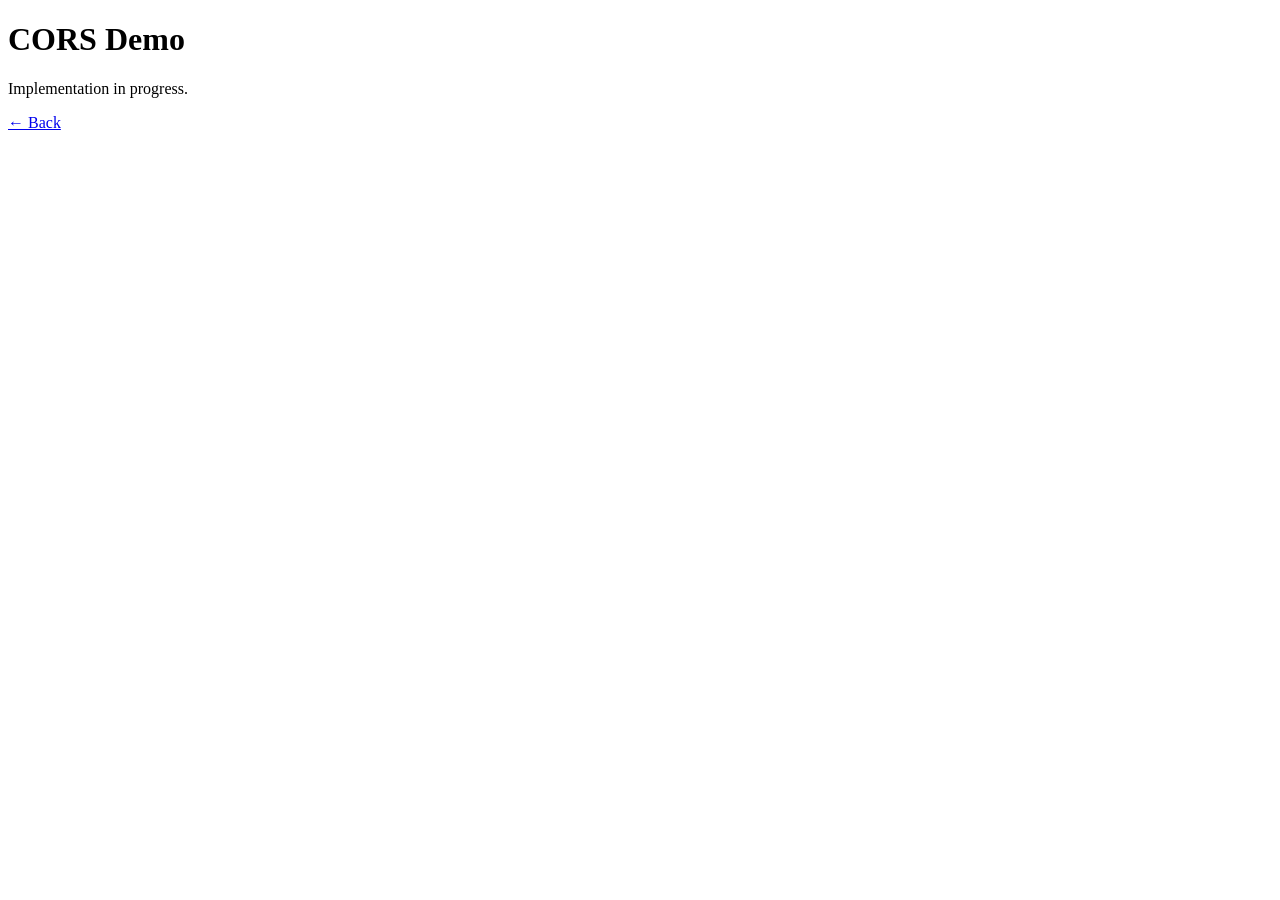
==== frontend/templates/cors_demo.html @ b35b095a "feat: add frontend server and landing page with placeholders for demo routes" ====
<!DOCTYPE html>
<html lang="en">
<head>
  <meta charset="UTF-8">
  <title>CORS Demo</title>
</head>
<body>
  <h1>CORS Demo</h1>
  <p>Implementation in progress.</p>
  <a href="/">← Back</a>
</body>
</html>
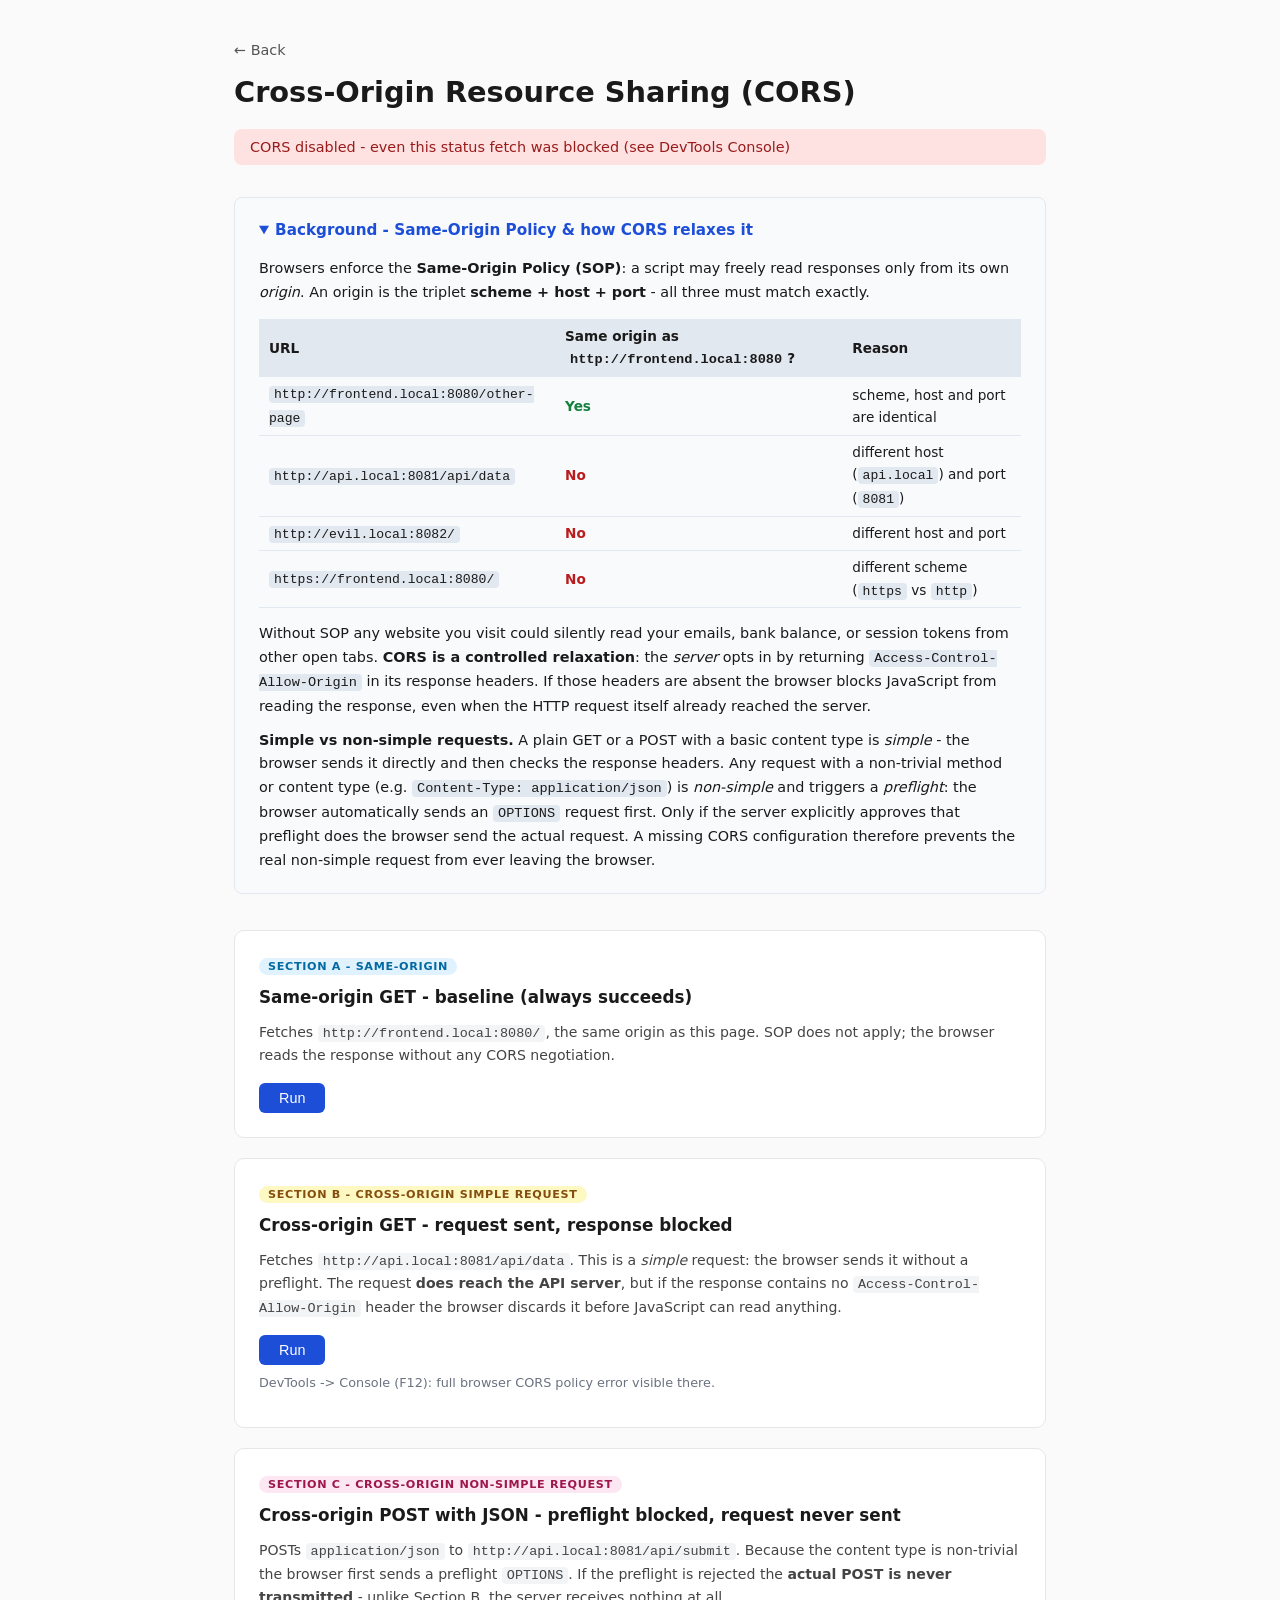
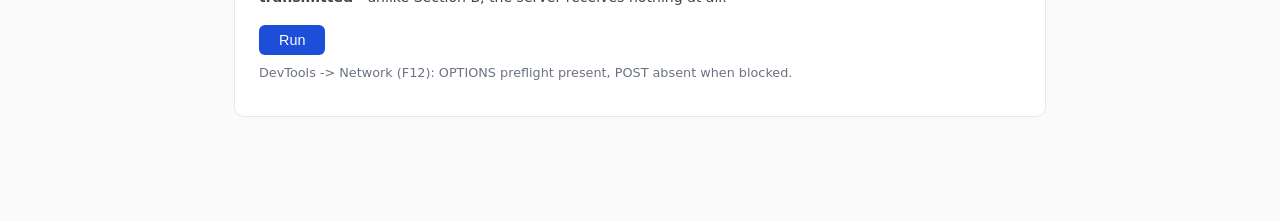
==== commit e7bf3ff2: "feat: add interactive CORS demo page" ====
--- a/frontend/templates/cors_demo.html
+++ b/frontend/templates/cors_demo.html
@@ -2,11 +2,380 @@
 <html lang="en">
 <head>
   <meta charset="UTF-8">
+  <meta name="viewport" content="width=device-width, initial-scale=1.0">
   <title>CORS Demo</title>
+  <style>
+    *, *::before, *::after { box-sizing: border-box; }
+
+    body {
+      font-family: system-ui, -apple-system, sans-serif;
+      max-width: 860px;
+      margin: 40px auto;
+      padding: 0 24px 60px;
+      color: #1a1a1a;
+      background: #fafafa;
+    }
+
+    a.back { color: #555; text-decoration: none; font-size: .9rem; }
+    a.back:hover { color: #1a1a1a; }
+
+    h1 { font-size: 1.8rem; margin: 16px 0 4px; }
+    h2 { font-size: 1.05rem; margin: 0 0 10px; }
+
+    .banner {
+      display: flex;
+      align-items: center;
+      gap: 10px;
+      padding: 10px 16px;
+      border-radius: 8px;
+      font-size: .9rem;
+      font-weight: 500;
+      margin: 20px 0 32px;
+    }
+    .banner.unknown   { background: #f3f4f6; color: #555; }
+    .banner.disabled  { background: #fee2e2; color: #991b1b; }
+    .banner.enabled   { background: #dcfce7; color: #166534; }
+    .banner.misconfig { background: #fef3c7; color: #92400e; }
+
+    details.explainer {
+      background: #f8fafc;
+      border: 1px solid #e2e8f0;
+      border-radius: 8px;
+      padding: 4px 24px 20px;
+      margin-bottom: 36px;
+      font-size: .9rem;
+      line-height: 1.65;
+    }
+    details.explainer summary {
+      cursor: pointer;
+      font-weight: 600;
+      font-size: .95rem;
+      color: #1d4ed8;
+      padding: 16px 0 4px;
+      user-select: none;
+    }
+    details.explainer p { margin: 10px 0 0; }
+    details.explainer code {
+      background: #e2e8f0;
+      padding: 1px 5px;
+      border-radius: 4px;
+      font-size: .85rem;
+    }
+
+    .origin-table {
+      width: 100%;
+      border-collapse: collapse;
+      margin: 14px 0;
+      font-size: .85rem;
+    }
+    .origin-table th {
+      text-align: left;
+      padding: 6px 10px;
+      background: #e2e8f0;
+    }
+    .origin-table td { padding: 5px 10px; border-bottom: 1px solid #e2e8f0; }
+    .origin-table td code { font-size: .82rem; }
+    .same { color: #15803d; font-weight: 600; }
+    .diff { color: #b91c1c; font-weight: 600; }
+
+    .demo-card {
+      background: #fff;
+      border: 1px solid #e5e7eb;
+      border-radius: 10px;
+      padding: 24px;
+      margin-bottom: 20px;
+    }
+
+    .badge {
+      display: inline-block;
+      font-size: .7rem;
+      font-weight: 700;
+      letter-spacing: .06em;
+      text-transform: uppercase;
+      padding: 2px 9px;
+      border-radius: 999px;
+      margin-bottom: 12px;
+    }
+    .badge-a { background: #e0f2fe; color: #0369a1; }
+    .badge-b { background: #fef9c3; color: #854d0e; }
+    .badge-c { background: #fce7f3; color: #9d174d; }
+
+    .meta {
+      font-size: .88rem;
+      color: #444;
+      margin-bottom: 16px;
+      line-height: 1.6;
+    }
+    .meta code {
+      background: #f3f4f6;
+      padding: 1px 5px;
+      border-radius: 4px;
+      font-size: .84rem;
+    }
+
+    button {
+      padding: 7px 20px;
+      font-size: .9rem;
+      border: none;
+      border-radius: 6px;
+      background: #1d4ed8;
+      color: #fff;
+      cursor: pointer;
+      transition: background .15s;
+    }
+    button:hover { background: #1e40af; }
+    button:disabled { background: #93c5fd; cursor: default; }
+
+    .result {
+      display: none;
+      margin-top: 14px;
+      background: #f8fafc;
+      border: 1px solid #e2e8f0;
+      border-left: 4px solid #cbd5e1;
+      border-radius: 0 6px 6px 0;
+      padding: 14px 16px;
+      font-family: 'Menlo', 'Consolas', monospace;
+      font-size: .82rem;
+      line-height: 1.7;
+      white-space: pre-wrap;
+      word-break: break-all;
+    }
+    .result.visible { display: block; }
+    .result.success { border-left-color: #22c55e; }
+    .result.error   { border-left-color: #ef4444; }
+
+    .hint {
+      font-size: .8rem;
+      color: #6b7280;
+      margin-top: 10px;
+    }
+  </style>
 </head>
 <body>
-  <h1>CORS Demo</h1>
-  <p>Implementation in progress.</p>
-  <a href="/">← Back</a>
+
+  <a class="back" href="/">&#8592; Back</a>
+  <h1>Cross-Origin Resource Sharing (CORS)</h1>
+
+  <div id="banner" class="banner unknown">Checking API CORS mode...</div>
+
+  <details class="explainer" open>
+    <summary>Background - Same-Origin Policy &amp; how CORS relaxes it</summary>
+
+    <p>
+      Browsers enforce the <strong>Same-Origin Policy (SOP)</strong>: a script may freely
+      read responses only from its own <em>origin</em>. An origin is the triplet
+      <strong>scheme + host + port</strong> - all three must match exactly.
+    </p>
+
+    <table class="origin-table">
+      <tr>
+        <th>URL</th>
+        <th>Same origin as <code>http://frontend.local:8080</code>?</th>
+        <th>Reason</th>
+      </tr>
+      <tr>
+        <td><code>http://frontend.local:8080/other-page</code></td>
+        <td class="same">Yes</td>
+        <td>scheme, host and port are identical</td>
+      </tr>
+      <tr>
+        <td><code>http://api.local:8081/api/data</code></td>
+        <td class="diff">No</td>
+        <td>different host (<code>api.local</code>) and port (<code>8081</code>)</td>
+      </tr>
+      <tr>
+        <td><code>http://evil.local:8082/</code></td>
+        <td class="diff">No</td>
+        <td>different host and port</td>
+      </tr>
+      <tr>
+        <td><code>https://frontend.local:8080/</code></td>
+        <td class="diff">No</td>
+        <td>different scheme (<code>https</code> vs <code>http</code>)</td>
+      </tr>
+    </table>
+
+    <p>
+      Without SOP any website you visit could silently read your emails, bank balance,
+      or session tokens from other open tabs. <strong>CORS is a controlled relaxation</strong>:
+      the <em>server</em> opts in by returning <code>Access-Control-Allow-Origin</code>
+      in its response headers. If those headers are absent the browser blocks JavaScript
+      from reading the response, even when the HTTP request itself already reached
+      the server.
+    </p>
+
+    <p>
+      <strong>Simple vs non-simple requests.</strong>
+      A plain GET or a POST with a basic content type is <em>simple</em> - the browser
+      sends it directly and then checks the response headers. Any request with a
+      non-trivial method or content type (e.g. <code>Content-Type: application/json</code>)
+      is <em>non-simple</em> and triggers a <em>preflight</em>: the browser automatically
+      sends an <code>OPTIONS</code> request first. Only if the server explicitly approves
+      that preflight does the browser send the actual request. A missing CORS configuration
+      therefore prevents the real non-simple request from ever leaving the browser.
+    </p>
+  </details>
+
+  <!-- Section A -->
+  <div class="demo-card">
+    <span class="badge badge-a">Section A - Same-origin</span>
+    <h2>Same-origin GET - baseline (always succeeds)</h2>
+    <p class="meta">
+      Fetches <code>http://frontend.local:8080/</code>, the same origin as this page.
+      SOP does not apply; the browser reads the response without any CORS negotiation.
+    </p>
+    <button onclick="runA(this)">Run</button>
+    <pre id="result-a" class="result"></pre>
+  </div>
+
+  <!-- Section B -->
+  <div class="demo-card">
+    <span class="badge badge-b">Section B - Cross-origin simple request</span>
+    <h2>Cross-origin GET - request sent, response blocked</h2>
+    <p class="meta">
+      Fetches <code>http://api.local:8081/api/data</code>. This is a <em>simple</em>
+      request: the browser sends it without a preflight. The request
+      <strong>does reach the API server</strong>, but if the response contains no
+      <code>Access-Control-Allow-Origin</code> header the browser discards it before
+      JavaScript can read anything.
+    </p>
+    <button onclick="runB(this)">Run</button>
+    <pre id="result-b" class="result"></pre>
+    <p class="hint">DevTools -&gt; Console (F12): full browser CORS policy error visible there.</p>
+  </div>
+
+  <!-- Section C -->
+  <div class="demo-card">
+    <span class="badge badge-c">Section C - Cross-origin non-simple request</span>
+    <h2>Cross-origin POST with JSON - preflight blocked, request never sent</h2>
+    <p class="meta">
+      POSTs <code>application/json</code> to <code>http://api.local:8081/api/submit</code>.
+      Because the content type is non-trivial the browser first sends a preflight
+      <code>OPTIONS</code>. If the preflight is rejected the
+      <strong>actual POST is never transmitted</strong> - unlike Section B, the server
+      receives nothing at all.
+    </p>
+    <button onclick="runC(this)">Run</button>
+    <pre id="result-c" class="result"></pre>
+    <p class="hint">DevTools -&gt; Network (F12): OPTIONS preflight present, POST absent when blocked.</p>
+  </div>
+
+  <script>
+    const API  = 'http://api.local:8081';
+    const SELF = 'http://frontend.local:8080';
+
+    // CORS mode banner
+    (async () => {
+      const el = document.getElementById('banner');
+      try {
+        const { cors } = await fetch(`${API}/api/cors-config`).then(r => r.json());
+        const states = {
+          disabled:  ['disabled',  'CORS disabled - cross-origin requests will be blocked by the browser'],
+          enabled:   ['enabled',   'CORS enabled - api.local accepts requests from frontend.local'],
+          misconfig: ['misconfig', 'CORS misconfigured - api.local reflects any origin (attack demo mode)'],
+        };
+        const [cls, text] = states[cors] ?? ['unknown', `cors: ${cors}`];
+        el.className = `banner ${cls}`;
+        el.textContent = text;
+      } catch {
+        // The cors-config fetch is itself cross-origin, so it will be blocked
+        // when CORS is disabled - a live demonstration of SOP in action.
+        el.className = 'banner disabled';
+        el.textContent = 'CORS disabled - even this status fetch was blocked (see DevTools Console)';
+      }
+    })();
+
+    // Shared display helper
+    function show(id, success, text) {
+      const el = document.getElementById(id);
+      el.className = `result visible ${success ? 'success' : 'error'}`;
+      el.textContent = text;
+    }
+
+    // Section A
+    async function runA(btn) {
+      btn.disabled = true;
+      try {
+        const r = await fetch(`${SELF}/`);
+        show('result-a', true,
+          '[OK]\n' +
+          `  URL    : ${SELF}/\n` +
+          `  Method : GET\n` +
+          `  Status : ${r.status} ${r.statusText}\n` +
+          '  SOP    : not involved - same-origin requests bypass the policy entirely'
+        );
+      } catch (e) {
+        show('result-a', false, `[ERROR] Unexpected error\n  ${e.message}`);
+      } finally {
+        btn.disabled = false;
+      }
+    }
+
+    // Section B
+    async function runB(btn) {
+      btn.disabled = true;
+      const url = `${API}/api/data`;
+      try {
+        const r    = await fetch(url);
+        const body = await r.json();
+        show('result-b', true,
+          '[OK] CORS is enabled\n' +
+          `  URL    : ${url}\n` +
+          `  Status : ${r.status} ${r.statusText}\n` +
+          `  Body   : ${JSON.stringify(body, null, 2)}`
+        );
+      } catch (e) {
+        show('result-b', false,
+          '[BLOCKED] SOP enforcement\n' +
+          `  URL      : ${url}\n` +
+          '  Method   : GET  (simple request, sent without preflight)\n' +
+          `  JS error : ${e.message}\n\n` +
+          '  The GET request did reach the API server.\n' +
+          '  The server replied, but the response contained no\n' +
+          '  Access-Control-Allow-Origin header. The browser\n' +
+          '  discarded the response before JavaScript could read it.\n\n' +
+          '  Full CORS error message: DevTools Console'
+        );
+      } finally {
+        btn.disabled = false;
+      }
+    }
+
+    // Section C
+    async function runC(btn) {
+      btn.disabled = true;
+      const url = `${API}/api/submit`;
+      try {
+        const r    = await fetch(url, {
+          method:  'POST',
+          headers: { 'Content-Type': 'application/json' },
+          body:    JSON.stringify({ demo: true, section: 'C' }),
+        });
+        const body = await r.json();
+        show('result-c', true,
+          '[OK] CORS is enabled\n' +
+          `  URL    : ${url}\n` +
+          '  Method : POST  (Content-Type: application/json)\n' +
+          `  Status : ${r.status} ${r.statusText}\n` +
+          `  Body   : ${JSON.stringify(body, null, 2)}`
+        );
+      } catch (e) {
+        show('result-c', false,
+          '[BLOCKED] Preflight rejected - actual POST was never sent\n' +
+          `  URL      : ${url}\n` +
+          '  Method   : POST  (Content-Type: application/json, non-simple)\n' +
+          `  JS error : ${e.message}\n\n` +
+          `  The browser sent OPTIONS ${url} first.\n` +
+          '  The server returned no CORS headers on the preflight,\n' +
+          '  so the browser rejected it. The POST body was never\n' +
+          '  transmitted - the server received nothing at all.\n\n' +
+          '  DevTools Network: OPTIONS request present, POST absent'
+        );
+      } finally {
+        btn.disabled = false;
+      }
+    }
+  </script>
+
 </body>
 </html>
